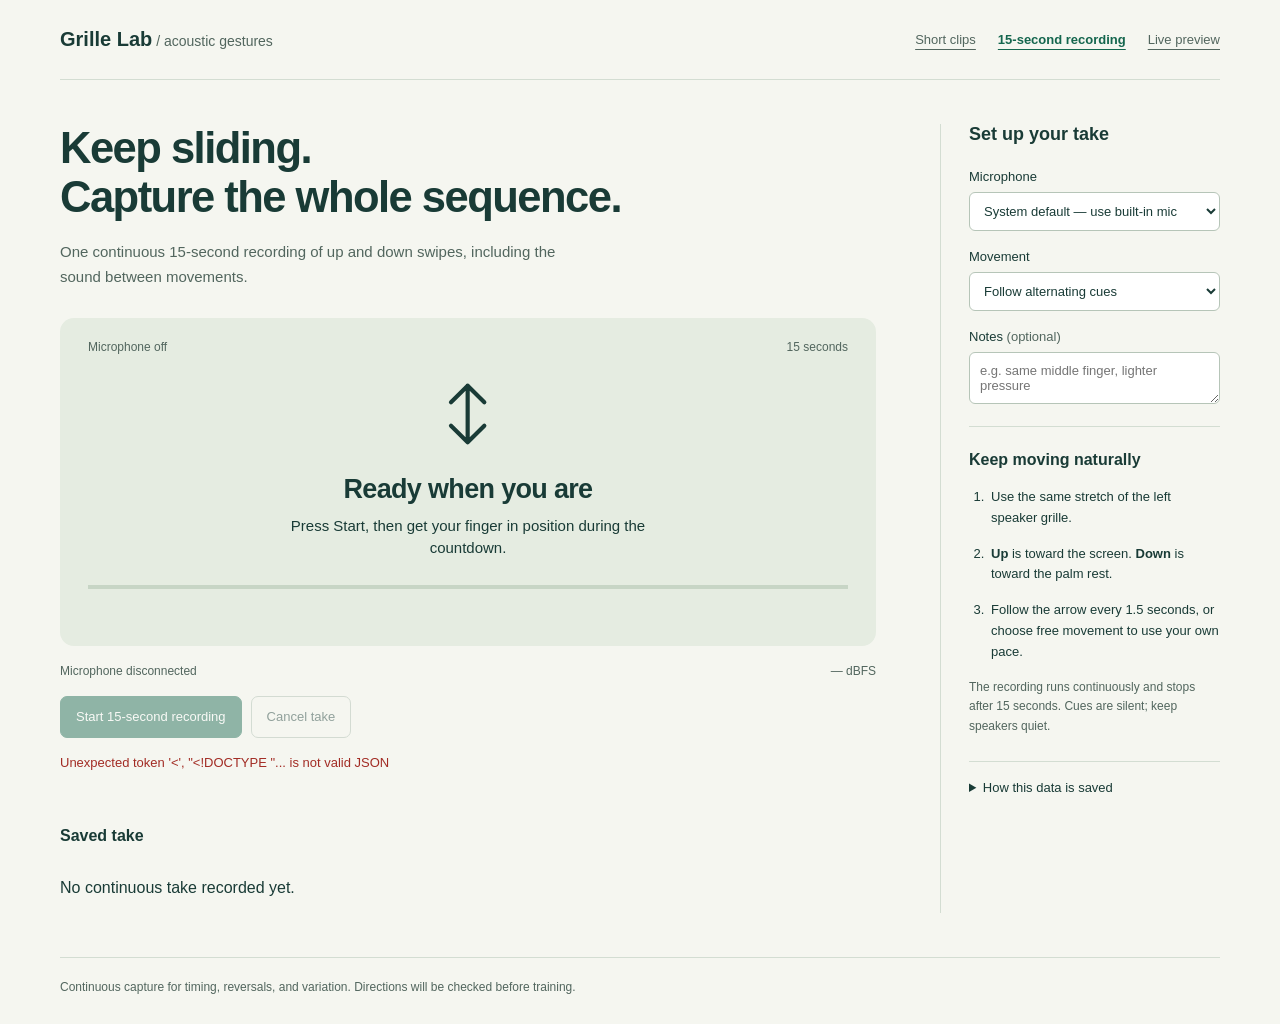
==== continuous.html @ e1fea11b "Prepare Grille Lab usable MFCC8 baseline for release" ====
<!doctype html>
<html lang="en"><head><meta charset="utf-8"><meta name="viewport" content="width=device-width,initial-scale=1"><title>Grille Lab — 15-second recording</title><link rel="stylesheet" href="/style.css"><link rel="stylesheet" href="/preview.css"></head>
<body><main>
<header><a class="brand" href="/">Grille Lab<span> / acoustic gestures</span></a><nav aria-label="Grille Lab"><a href="/">Short clips</a><a href="/continuous" aria-current="page">15-second recording</a><a href="/preview">Live preview</a></nav></header>
<div class="layout"><section aria-labelledby="title">
<h1 id="title">Keep sliding. <br>Capture the whole sequence.</h1>
<p class="intro">One continuous 15-second recording of up and down swipes, including the sound between movements.</p>
<div class="stage" id="stage" data-phase="ready"><div class="stage-top"><span id="phase">Microphone off</span><span id="timeLeft">15 seconds</span></div><div id="gestureIcon" aria-hidden="true"><svg viewBox="0 0 100 120"><path d="M50 26v68M30 46l20-20 20 20M30 74l20 20 20-20"/></svg></div><div role="status" aria-live="polite" aria-atomic="true"><h2 id="cue">Ready when you are</h2><p id="instruction">Press Start, then get your finger in position during the countdown.</p></div><div class="trial-timeline"><div id="trialFill"></div></div></div>
<div class="mic-row"><span id="micStatus">Microphone disconnected</span><span id="level">— dBFS</span></div>
<div class="actions"><button id="start" class="primary" disabled>Start 15-second recording</button><button id="cancel" disabled>Cancel take</button></div>
<p id="notice" role="status">Connecting to the local recorder…</p>
<section class="recordings"><div class="section-heading"><h2>Saved take</h2><a id="export" hidden>Download recording ZIP</a></div><p id="saved">No continuous take recorded yet.</p></section>
</section><aside><h2>Set up your take</h2><label for="device">Microphone</label><select id="device"><option value="">System default — use built-in mic</option></select>
<label for="mode">Movement</label><select id="mode"><option value="cued">Follow alternating cues</option><option value="free">Free up/down at my own pace</option></select>
<label for="notes">Notes <span>(optional)</span></label><textarea id="notes" rows="2" placeholder="e.g. same middle finger, lighter pressure"></textarea>
<div class="how"><h2>Keep moving naturally</h2><ol><li>Use the same stretch of the left speaker grille.</li><li><strong>Up</strong> is toward the screen. <strong>Down</strong> is toward the palm rest.</li><li>Follow the arrow every 1.5 seconds, or choose free movement to use your own pace.</li></ol><p>The recording runs continuously and stops after 15 seconds. Cues are silent; keep speakers quiet.</p></div>
<details><summary>How this data is saved</summary><p>One raw float WAV and its prompt timeline are saved locally. Prompt times describe what was shown, not verified gesture timing. Free movement is saved as an unlabeled up/down sequence for later review.</p><p>The microphone disconnects when recording finishes or you cancel. Hiding this tab cancels an unfinished take. A failed save can be retried while the finished audio remains in memory.</p><p>If this folder is inside a cloud-synced directory, your sync provider may upload saved recordings.</p></details>
</aside></div><footer>Continuous capture for timing, reversals, and variation. Directions will be checked before training.</footer>
</main><script src="/continuous.js"></script></body></html>
---- style.css ----
:root{font-family:-apple-system,BlinkMacSystemFont,"Helvetica Neue",sans-serif;color:#193b36;background:#f5f6f0;font-synthesis:none;--ink:#193b36;--muted:#52665e;--accent:#14664e;--line:#d3ddd2}*{box-sizing:border-box}body{margin:0}main{max-width:1240px;margin:auto;padding:0 40px}header{display:flex;justify-content:space-between;align-items:center;gap:20px;padding:28px 0;border-bottom:1px solid var(--line)}.brand{font-size:20px;font-weight:700;color:var(--ink);text-decoration:none}.brand span{font-size:14px;font-weight:400;color:var(--muted)}#connection{font-size:13px;color:var(--muted)}.layout{display:grid;grid-template-columns:minmax(0,1fr) 280px;gap:64px;padding:44px 0}h1{font-size:clamp(30px,3.4vw,44px);line-height:1.13;letter-spacing:-.035em;font-weight:600;margin:0 0 18px}h2{font-size:18px;margin:0 0 18px;font-weight:600}.intro{max-width:62ch;color:var(--muted);line-height:1.65;margin:0 0 28px;font-size:15px}.stage{background:#e5ece1;min-height:328px;padding:22px 28px 24px;text-align:center;border-radius:14px;position:relative}.stage-top{display:flex;justify-content:space-between;gap:10px;font-size:12px;color:var(--muted);text-align:left}.stage h2{font-size:27px;letter-spacing:-.025em;margin:10px 0}.stage p{max-width:46ch;min-height:46px;margin:0 auto;font-size:15px;line-height:1.5}#gestureIcon{height:100px;margin:10px auto 0}#gestureIcon svg{height:100px;stroke:currentColor;fill:none;stroke-width:5;stroke-linecap:round;stroke-linejoin:round}.stage[data-phase=record]{background:#145f49;color:#fff}.stage[data-phase=record] .stage-top{color:#d1ebdf}.trial-timeline{height:4px;background:#c7d5c5;margin-top:24px;overflow:hidden}.trial-timeline div{height:100%;width:0;background:currentColor}.mic-row{display:flex;align-items:center;justify-content:space-between;gap:12px;padding:18px 0;font-size:12px;color:var(--muted)}#meter{width:150px;height:24px}#level{font-variant-numeric:tabular-nums;white-space:nowrap}.actions{display:flex;gap:9px;flex-wrap:wrap}button,select,textarea{font:inherit}button{border:1px solid #abbcaf;background:transparent;color:var(--ink);padding:11px 15px;border-radius:7px;font-size:13px;cursor:pointer;min-height:42px}.primary{background:var(--accent);border-color:var(--accent);color:#fff}button:hover:not(:disabled){filter:brightness(.91)}button:disabled{opacity:.45;cursor:not-allowed}button:focus-visible,a:focus-visible,summary:focus-visible,select:focus-visible,textarea:focus-visible,input:focus-visible{outline:3px solid #c38028;outline-offset:3px}#notice{font-size:13px;line-height:1.6;color:var(--muted);min-height:42px;margin:15px 0 24px}#notice.error{color:#a22c24}.progress-row label{display:flex;justify-content:space-between;font-size:13px;margin:0 0 9px}progress{width:100%;height:6px;border:0;appearance:none;display:block;background:#d8e1d4}progress::-webkit-progress-bar{background:#d8e1d4}progress::-webkit-progress-value{background:var(--accent)}progress::-moz-progress-bar{background:var(--accent)}.recordings{margin-top:32px}.section-heading{display:flex;justify-content:space-between;gap:10px;align-items:baseline}.section-heading h2{font-size:16px}.section-heading a{color:var(--accent);font-size:13px;text-underline-offset:3px}#empty{font-size:14px;color:var(--muted)}#clipList{list-style:none;padding:0;margin:0}#clipList li{display:flex;justify-content:space-between;border-top:1px solid var(--line);padding:12px 0;font-size:13px}#clipList small{color:var(--muted)}aside{border-left:1px solid var(--line);padding-left:28px}aside>h2{margin-bottom:24px}label{display:block;font-size:13px;margin-bottom:8px}label span{color:var(--muted)}select,textarea{width:100%;border:1px solid #b6c5b8;background:#fff;color:var(--ink);padding:10px;border-radius:6px;font-size:13px;margin-bottom:18px}textarea{resize:vertical;caret-color:var(--accent)}.check{display:flex;align-items:flex-start;gap:9px;font-size:12px;line-height:1.6;margin:3px 0 28px}.check input{accent-color:var(--accent);margin-top:3px}.how{border-top:1px solid var(--line);padding-top:24px}.how h2{font-size:16px}.how ol{padding-left:19px;margin:0}.how li{padding-left:3px;margin-bottom:15px;font-size:13px;line-height:1.6}.how p,details p{font-size:12px;color:var(--muted);line-height:1.65}details{border-top:1px solid var(--line);padding-top:18px;margin-top:24px}summary{font-size:13px;cursor:pointer}pre{font-size:10px;white-space:pre-wrap;overflow-wrap:anywhere;color:var(--muted)}#storage{overflow-wrap:anywhere}#resumeArea{margin-top:24px}#resumeArea h2{font-size:15px}footer{padding:22px 0 30px;border-top:1px solid var(--line);color:var(--muted);font-size:12px}::selection{background:#cae3a9;color:#16382e}*{scrollbar-color:#a7b8a6 #f5f6f0}button[hidden],[hidden]{display:none!important}@media(max-width:900px){main{padding:0 24px}.layout{gap:28px;grid-template-columns:minmax(0,1fr) 240px}aside{padding-left:20px}.brand span{display:none}}@media(max-width:680px){main{padding:0 20px}header{padding:22px 0}.layout{grid-template-columns:1fr;padding:28px 0;gap:34px}aside{border-left:0;border-top:1px solid var(--line);padding:26px 0 0}.stage{padding:20px;min-height:320px}.stage h2{font-size:24px}.mic-row{flex-wrap:wrap}.section-heading{flex-wrap:wrap}h1 br{display:none}.actions button{flex-grow:1}}
.preview-link{color:var(--accent);font-size:13px;text-underline-offset:4px;white-space:nowrap}
---- preview.css ----
nav{display:flex;gap:22px;font-size:13px}nav a{color:var(--muted);text-underline-offset:5px}nav a[aria-current]{color:var(--accent);font-weight:600}.preview-stage{min-height:310px;display:flex;flex-direction:column;justify-content:center}.preview-stage .stage-top{margin-bottom:12px}.preview-stage h2{font-size:27px}.preview-stage[data-result=up],.preview-stage[data-result=down]{background:#145f49;color:#fff}.preview-stage[data-result=up] .stage-top,.preview-stage[data-result=down] .stage-top{color:#d1ebdf}.preview-stage[data-result=uncertain]{background:#e5ece1}.preview-stage[data-result=error]{background:#e5ece1;color:#a22c24}#resultIcon{height:94px;margin:8px auto}#resultIcon svg{height:94px;fill:none;stroke:currentColor;stroke-width:4;stroke-linecap:round;stroke-linejoin:round}.preview-stage[data-result=up] #resultIcon,.preview-stage[data-result=down] #resultIcon{animation:result-arrive 220ms cubic-bezier(.16,1,.3,1)}@keyframes result-arrive{from{clip-path:inset(25% 0 25%);transform:translateY(3px)}to{clip-path:inset(0);transform:translateY(0)}}#previewLevel{width:145px;height:14px;accent-color:var(--accent)}#previewLevel::-webkit-meter-bar{background:#d8e1d4;border:0}#previewLevel::-webkit-meter-optimum-value{background:var(--accent)}#peakText{font-variant-numeric:tabular-nums;white-space:nowrap}#previewNotice{font-size:13px;line-height:1.6;color:var(--muted);min-height:42px;margin:15px 0 24px}#previewNotice.error{color:#a22c24}.setup-note{font-size:13px;line-height:1.6;color:var(--muted);margin:0 0 25px}#historyEmpty{color:var(--muted);font-size:13px}.text-button{border:0;padding:8px 0;min-height:36px;font-size:12px;color:var(--accent);text-decoration:underline;text-underline-offset:3px}#predictionHistory{list-style:none;margin:0;padding:0}#predictionHistory li{display:flex;justify-content:space-between;gap:16px;border-top:1px solid var(--line);padding:13px 0;font-size:13px}#predictionHistory time{font-size:12px;color:var(--muted);font-variant-numeric:tabular-nums}a{touch-action:manipulation}h1,h2{text-wrap:balance}@media(prefers-reduced-motion:reduce){.preview-stage #resultIcon{animation:none!important}}@media(max-width:680px){header{align-items:flex-start;flex-direction:column;gap:16px}nav{gap:24px}.preview-stage{min-height:280px}.preview-stage h2{font-size:24px}.stage-top{flex-wrap:wrap}.actions button{min-height:44px}.mic-row{gap:12px}#micName{flex-basis:100%}}
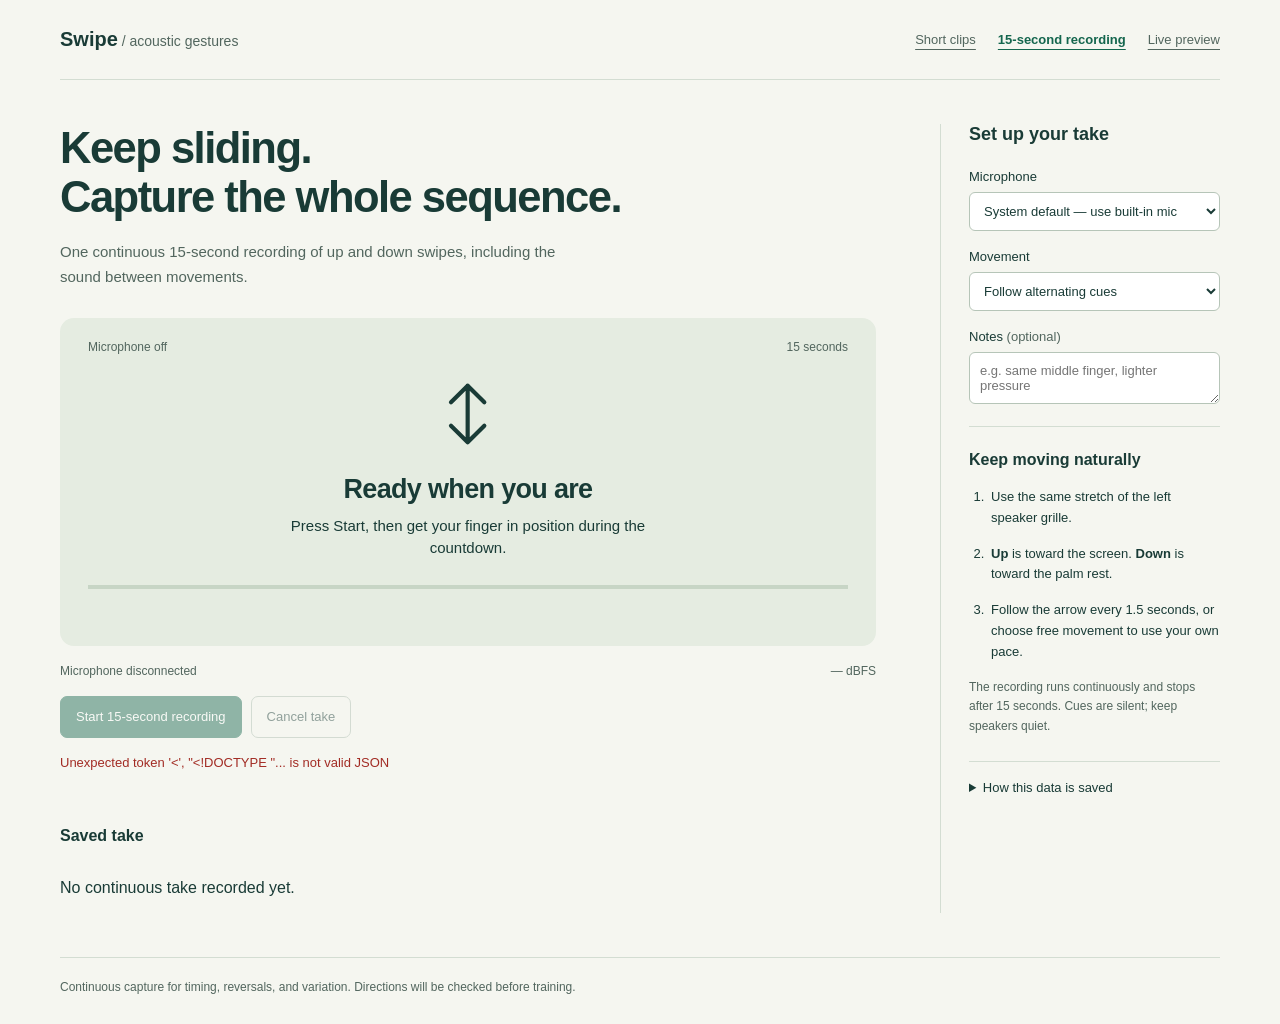
==== commit 215f95b5: "Rename project to Swipe and polish public presentation" ====
--- a/continuous.html
+++ b/continuous.html
@@ -1,7 +1,7 @@
 <!doctype html>
-<html lang="en"><head><meta charset="utf-8"><meta name="viewport" content="width=device-width,initial-scale=1"><title>Grille Lab — 15-second recording</title><link rel="stylesheet" href="/style.css"><link rel="stylesheet" href="/preview.css"></head>
+<html lang="en"><head><meta charset="utf-8"><meta name="viewport" content="width=device-width,initial-scale=1"><title>Swipe — 15-second recording</title><link rel="stylesheet" href="/style.css"><link rel="stylesheet" href="/preview.css"></head>
 <body><main>
-<header><a class="brand" href="/">Grille Lab<span> / acoustic gestures</span></a><nav aria-label="Grille Lab"><a href="/">Short clips</a><a href="/continuous" aria-current="page">15-second recording</a><a href="/preview">Live preview</a></nav></header>
+<header><a class="brand" href="/">Swipe<span> / acoustic gestures</span></a><nav aria-label="Swipe"><a href="/">Short clips</a><a href="/continuous" aria-current="page">15-second recording</a><a href="/preview">Live preview</a></nav></header>
 <div class="layout"><section aria-labelledby="title">
 <h1 id="title">Keep sliding. <br>Capture the whole sequence.</h1>
 <p class="intro">One continuous 15-second recording of up and down swipes, including the sound between movements.</p>
